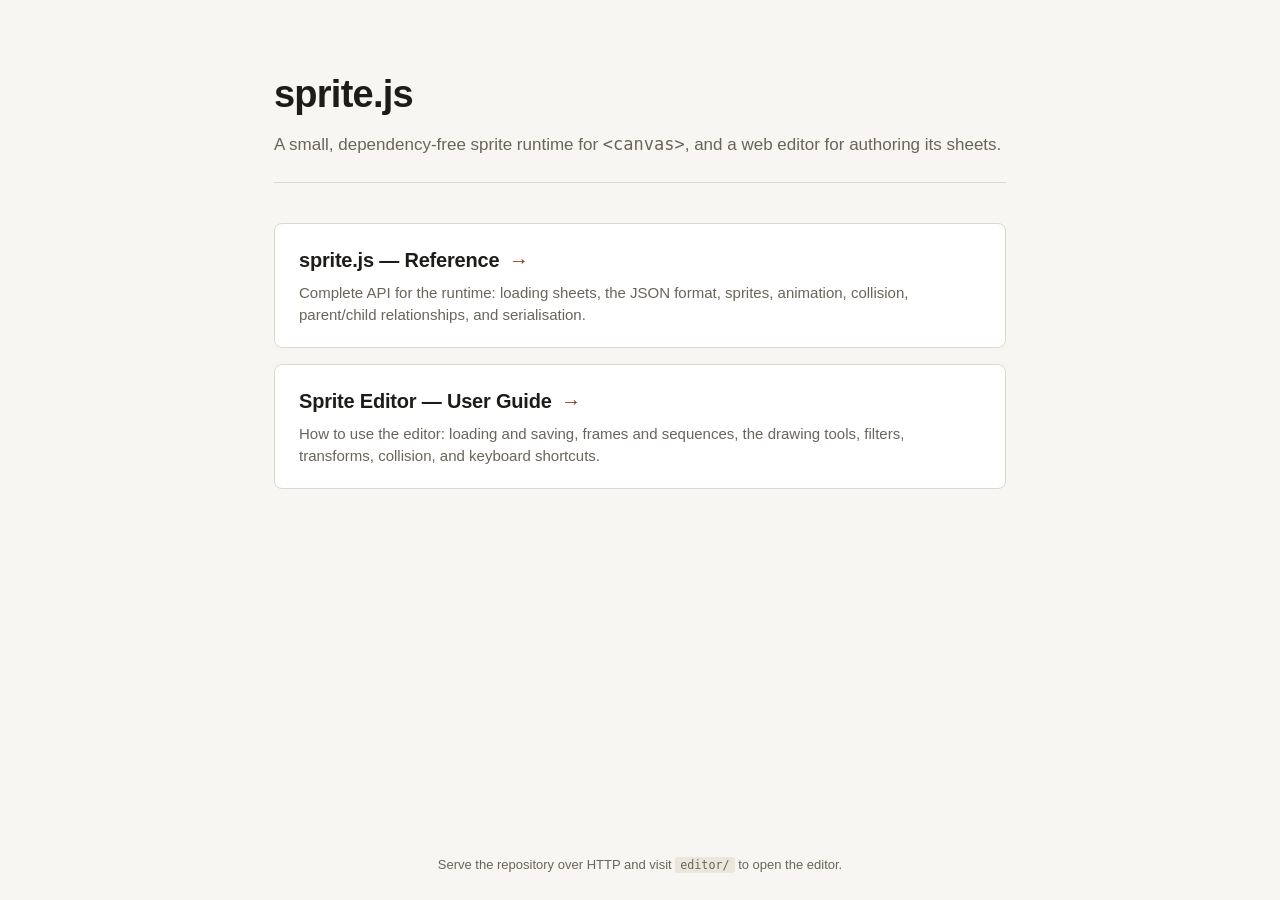
==== docs/index.html @ 8ab0d6d8 "Reorganized where the docs go." ====
<!DOCTYPE html>
<html lang="en">
<head>
<meta charset="utf-8">
<meta name="viewport" content="width=device-width, initial-scale=1">
<title>sprite.js — Documentation</title>
<style>
	:root {
		--bg:        #f7f6f2;
		--panel:     #ffffff;
		--ink:       #1e1c19;
		--muted:     #6a6459;
		--rule:      #ddd8cd;
		--accent:    #8a3a1e;
		--accent-2:  #2a5a3a;
	}
	* { box-sizing: border-box; }
	html { scroll-behavior: smooth; }
	body {
		margin: 0;
		background: var(--bg);
		color: var(--ink);
		font: 16px/1.6 -apple-system, BlinkMacSystemFont, "Segoe UI", Roboto, "Helvetica Neue", Arial, sans-serif;
		min-height: 100vh;
		display: flex;
		flex-direction: column;
	}
	.page {
		max-width: 780px;
		margin: 0 auto;
		padding: 64px 24px 96px;
		width: 100%;
	}
	header {
		margin-bottom: 40px;
		padding-bottom: 24px;
		border-bottom: 1px solid var(--rule);
	}
	header h1 {
		margin: 0 0 6px;
		font-size: 38px;
		letter-spacing: -0.02em;
	}
	header p {
		margin: 0;
		color: var(--muted);
		font-size: 17px;
	}

	.cards {
		display: grid;
		gap: 16px;
	}
	.card {
		display: block;
		padding: 20px 24px;
		background: var(--panel);
		border: 1px solid var(--rule);
		border-radius: 8px;
		color: inherit;
		text-decoration: none;
		transition: border-color 100ms ease-out, box-shadow 100ms ease-out;
	}
	.card:hover {
		border-color: var(--accent);
		box-shadow: 0 2px 8px rgba(0, 0, 0, 0.06);
	}
	.card h2 {
		margin: 0 0 6px;
		font-size: 20px;
		letter-spacing: -0.01em;
	}
	.card p {
		margin: 0;
		color: var(--muted);
		font-size: 15px;
		line-height: 1.5;
	}
	.card .arrow {
		color: var(--accent);
		margin-left: 4px;
	}

	footer {
		margin-top: auto;
		padding: 24px;
		text-align: center;
		color: var(--muted);
		font-size: 13px;
	}
	footer code {
		font-family: "SF Mono", Menlo, Consolas, monospace;
		font-size: 0.9em;
		background: #eae6dc;
		padding: 1px 5px;
		border-radius: 3px;
	}
</style>
</head>
<body>
	<div class="page">
		<header>
			<h1>sprite.js</h1>
			<p>A small, dependency-free sprite runtime for <code>&lt;canvas&gt;</code>, and a web editor for authoring its sheets.</p>
		</header>

		<div class="cards">
			<a class="card" href="sprite.html">
				<h2>sprite.js — Reference <span class="arrow">→</span></h2>
				<p>Complete API for the runtime: loading sheets, the JSON format, sprites, animation, collision, parent/child relationships, and serialisation.</p>
			</a>

			<a class="card" href="editor.html">
				<h2>Sprite Editor — User Guide <span class="arrow">→</span></h2>
				<p>How to use the editor: loading and saving, frames and sequences, the drawing tools, filters, transforms, collision, and keyboard shortcuts.</p>
			</a>
		</div>
	</div>

	<footer>
		Serve the repository over HTTP and visit <code>editor/</code> to open the editor.
	</footer>
</body>
</html>
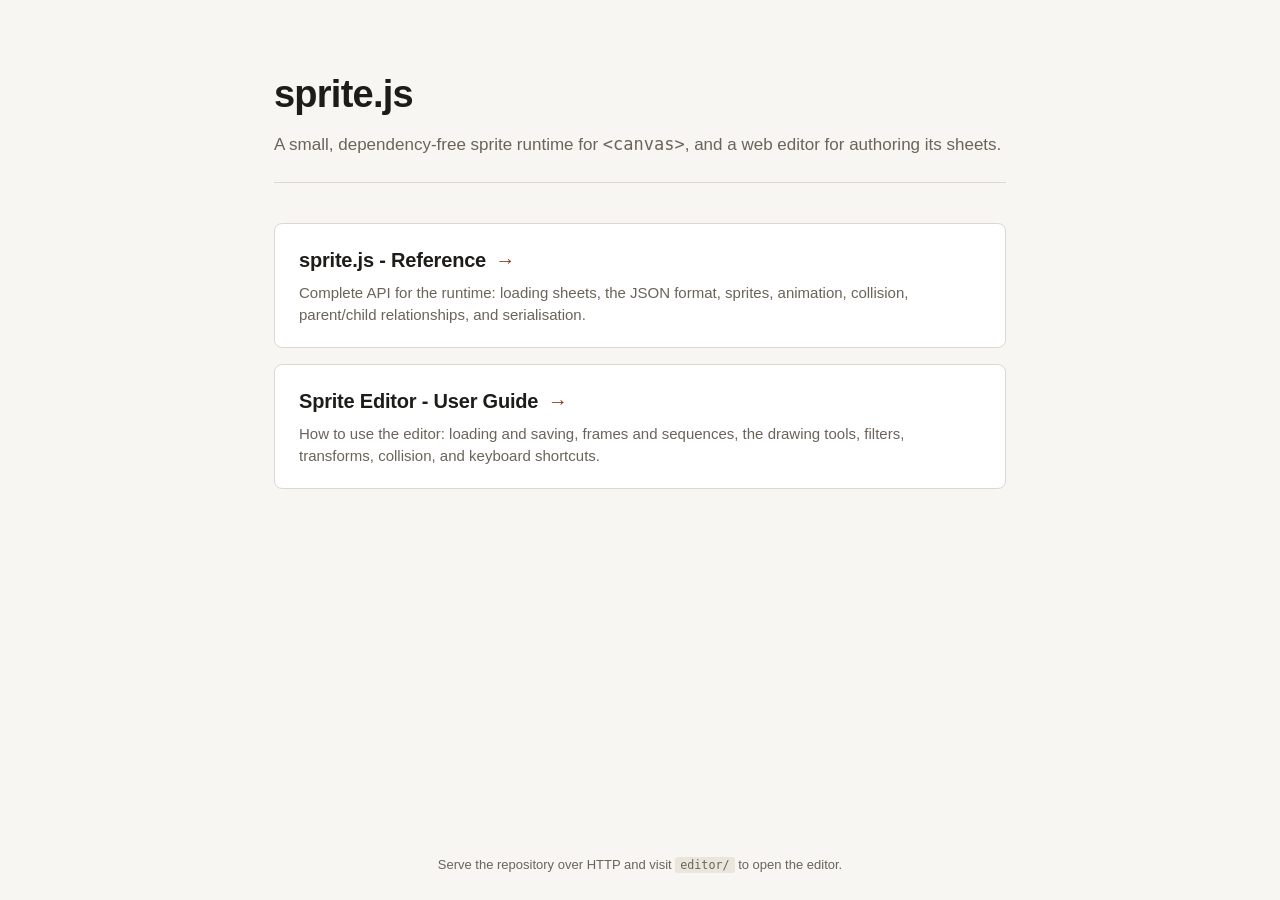
==== commit 34e783c6: "Removed old scripts Old migration scripts that won't be needed have been removed. Also replaced the " ====
--- a/docs/index.html
+++ b/docs/index.html
@@ -3,7 +3,7 @@
 <head>
 <meta charset="utf-8">
 <meta name="viewport" content="width=device-width, initial-scale=1">
-<title>sprite.js — Documentation</title>
+<title>sprite.js - Documentation</title>
 <style>
 	:root {
 		--bg:        #f7f6f2;
@@ -106,12 +106,12 @@
 
 		<div class="cards">
 			<a class="card" href="sprite.html">
-				<h2>sprite.js — Reference <span class="arrow">→</span></h2>
+				<h2>sprite.js - Reference <span class="arrow">→</span></h2>
 				<p>Complete API for the runtime: loading sheets, the JSON format, sprites, animation, collision, parent/child relationships, and serialisation.</p>
 			</a>
 
 			<a class="card" href="editor.html">
-				<h2>Sprite Editor — User Guide <span class="arrow">→</span></h2>
+				<h2>Sprite Editor - User Guide <span class="arrow">→</span></h2>
 				<p>How to use the editor: loading and saving, frames and sequences, the drawing tools, filters, transforms, collision, and keyboard shortcuts.</p>
 			</a>
 		</div>
